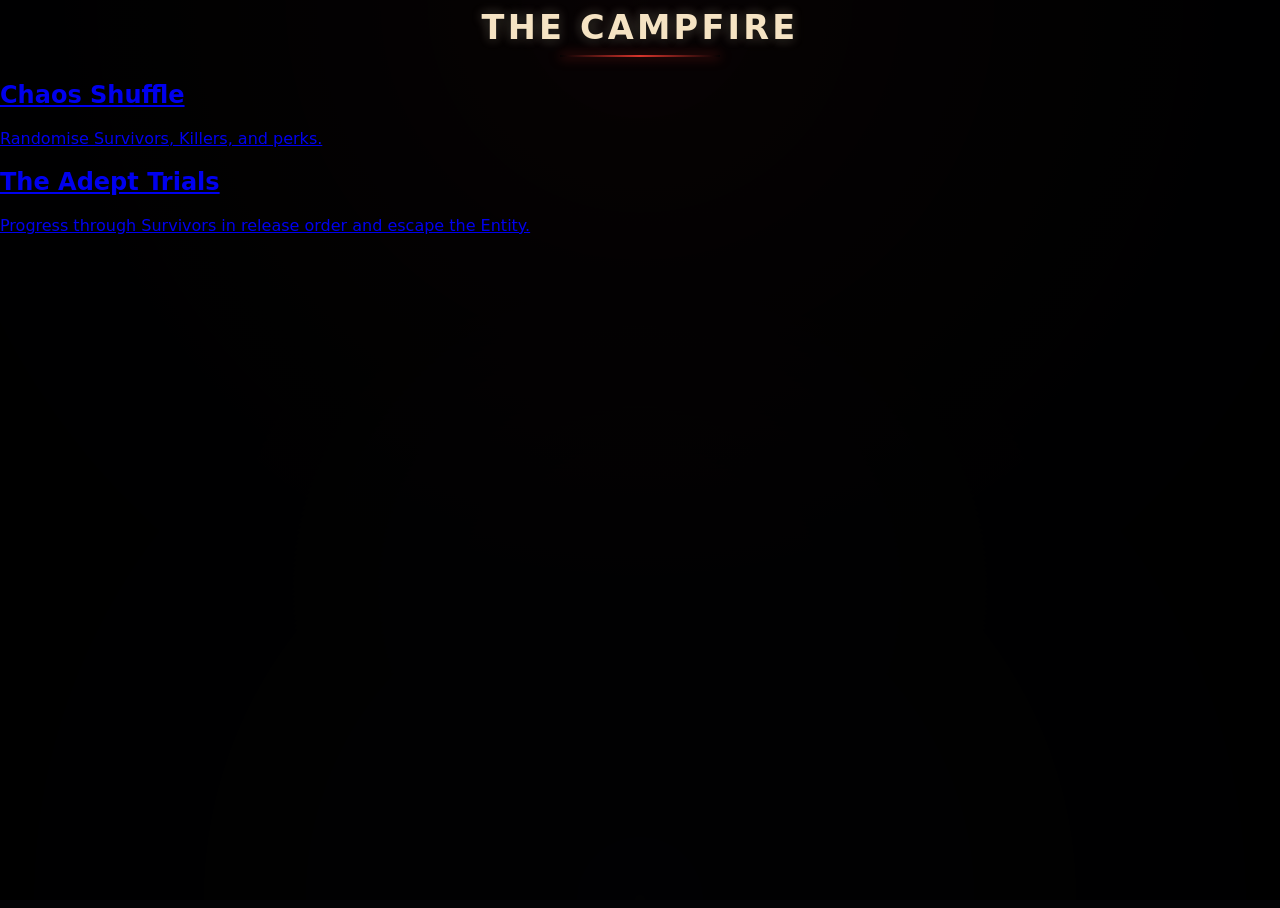
==== index.html @ a21d2a5f "FEAT: Add The Campfire home page Replaced the original index page with The Campfire home page, moved" ====
<!DOCTYPE html>
<html lang="en">
<head>
  <meta charset="UTF-8">
  <meta name="viewport" content="width=device-width, initial-scale=1.0">

  <title>The Campfire | Home</title>

  <link rel="stylesheet" href="css/style.css">
</head>

<body>
  <header class="app-header">
    <h1>The Campfire</h1>
  </header>

  <main class="home-page">
    <section class="home-options">
      <a class="home-option" href="randomiser.html">
        <h2>Chaos Shuffle</h2>
        <p>Randomise Survivors, Killers, and perks.</p>
      </a>

      <a class="home-option" href="challenge.html">
        <h2>The Adept Trials</h2>
        <p>
          Progress through Survivors in release order and escape the Entity.
        </p>
      </a>
    </section>
  </main>
</body>
</html>
---- css/style.css ----
/* =========================
   Base
   ========================= */

:root {
  --entity-red: #d8342c;
  --entity-red-soft: #a82823;
  --bg-deep: #050508;
  --bg-panel: rgba(10, 10, 12, 0.9);
  --bg-panel-soft: rgba(18, 18, 22, 0.9);
  --text-main: #f2f2f2;
  --text-muted: #a0a0a0;
  --border-soft: #3c3c3c;
  --highlight: #f5e3c3;
  --shadow-strong: 0 0 25px rgba(0, 0, 0, 0.95);
}

* {
  box-sizing: border-box;
}

html,
body {
  margin: 0;
  padding: 0;
}

body {
  min-height: 100vh;
  background:
    radial-gradient(
      circle at top,
      rgba(216, 52, 44, 0.1),
      transparent 55%
    ),
    url("../images/backgrounds/dbdFog.jpg")
      center center / cover fixed no-repeat,
    var(--bg-deep);
  font-family:
    system-ui,
    -apple-system,
    BlinkMacSystemFont,
    "Segoe UI",
    sans-serif;
  color: var(--text-main);
  overflow-x: hidden;
  position: relative;
}

body::before {
  content: "";
  position: fixed;
  inset: 0;
  pointer-events: none;
  background:
    url("../images/backgrounds/fogOverlay.png") repeat;
  opacity: 0.15;
  mix-blend-mode: screen;
  z-index: -1;
}

body::after {
  content: "";
  position: fixed;
  inset: 0;
  pointer-events: none;
  background:
    radial-gradient(
      circle at top,
      transparent 0,
      rgba(0, 0, 0, 0.6) 65%
    ),
    radial-gradient(
      circle at bottom,
      transparent 0,
      rgba(0, 0, 0, 0.7) 55%
    );
  z-index: -1;
}

/* =========================
   App Layout
   ========================= */

.app {
  max-width: 980px;
  margin: 0 auto;
  padding: 1.5rem 1rem 2.5rem;
}


/* =========================
   App Header
   ========================= */

.app-header {
  position: relative;
  margin-bottom: 1.5rem;
  text-align: center;
}

.app-header h1 {
  margin: 0.5rem 0 0.25rem;
  font-size: 2.1rem;
  letter-spacing: 0.2rem;
  text-transform: uppercase;
  color: var(--highlight);
  text-shadow:
    0 0 8px rgba(0, 0, 0, 0.9),
    0 0 12px rgba(245, 227, 195, 0.4);
}

.app-header::after {
  content: "";
  display: block;
  width: 160px;
  height: 2px;
  margin: 0.5rem auto 0;
  background: linear-gradient(
    90deg,
    transparent,
    var(--entity-red),
    transparent
  );
  box-shadow: 0 0 12px rgba(216, 52, 44, 0.7);
}

/* =========================
   Buttons
   ========================= */

button {
  background: linear-gradient(135deg, #262628, #131316);
  color: var(--text-main);
  border-radius: 6px;
  border: 1px solid var(--border-soft);
  padding: 0.6rem 0.9rem;
  cursor: pointer;
  font-size: 0.8rem;
  text-transform: uppercase;
  letter-spacing: 0.08rem;
  transition:
    background 0.15s ease,
    border-color 0.15s ease,
    box-shadow 0.15s ease,
    transform 0.08s ease;
}

button:hover {
  background: linear-gradient(135deg, var(--entity-red), var(--entity-red-soft));
  border-color: var(--entity-red);
  box-shadow: 0 0 10px rgba(216, 52, 44, 0.7);
  transform: translateY(-1px);
}

button:active {
  transform: translateY(0);
  box-shadow: 0 0 4px rgba(216, 52, 44, 0.6);
}

/* =========================
   Utilities
   ========================= */

.hidden {
  display: none !important;
}

/* =========================
   Responsive
   ========================= */

@media (max-width: 800px) {
  .app-header h1 {
    font-size: 1.7rem;
  }
}
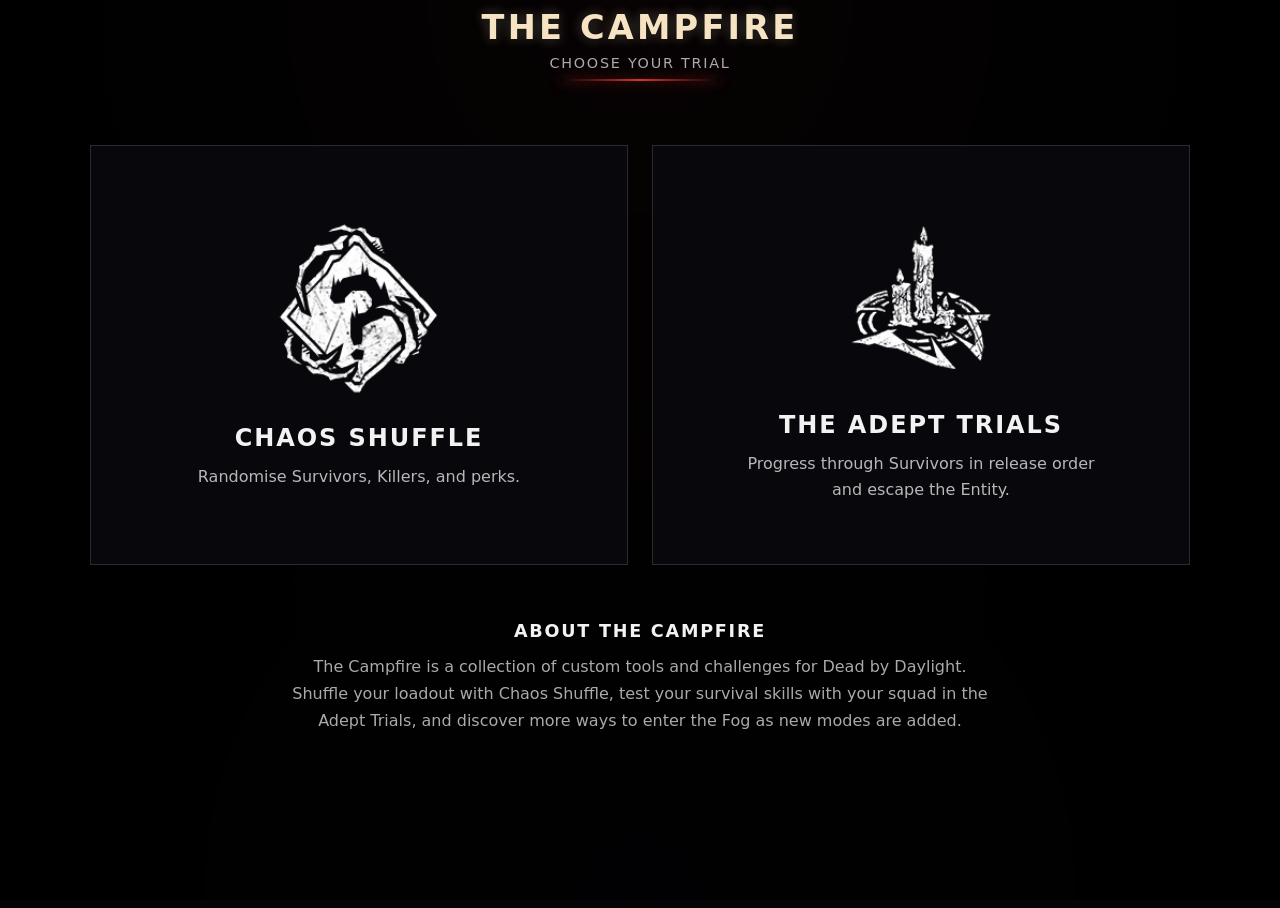
==== commit b8d39a60: "FEAT: Build The Campfire home page Added styled mode cards for Chaos Shuffle and The Adept Trials, i" ====
--- a/index.html
+++ b/index.html
@@ -3,30 +3,35 @@
 <head>
   <meta charset="UTF-8">
   <meta name="viewport" content="width=device-width, initial-scale=1.0">
-
   <title>The Campfire | Home</title>
-
   <link rel="stylesheet" href="css/style.css">
+  <link rel="stylesheet" href="css/home.css">
 </head>
 
 <body>
   <header class="app-header">
     <h1>The Campfire</h1>
+    <p class="home-tagline">Choose Your Trial</p>
   </header>
 
   <main class="home-page">
     <section class="home-options">
       <a class="home-option" href="randomiser.html">
+        <img class="home-option-icon" src="images/modes/chaos-shuffle.png" alt="Chaos Shuffle icon">
         <h2>Chaos Shuffle</h2>
         <p>Randomise Survivors, Killers, and perks.</p>
       </a>
 
       <a class="home-option" href="challenge.html">
+        <img class="home-option-icon" src="images/modes/adept-trials.png" alt="Adept Trials icon">
         <h2>The Adept Trials</h2>
-        <p>
-          Progress through Survivors in release order and escape the Entity.
-        </p>
+        <p>Progress through Survivors in release order and escape the Entity.</p>
       </a>
+    </section>
+
+    <section class="home-about">
+      <h2>About The Campfire</h2>
+      <p>The Campfire is a collection of custom tools and challenges for Dead by Daylight. Shuffle your loadout with Chaos Shuffle, test your survival skills with your squad in the Adept Trials, and discover more ways to enter the Fog as new modes are added.</p>
     </section>
   </main>
 </body>
--- a/css/home.css
+++ b/css/home.css
@@ -0,0 +1,129 @@
+/* =========================
+   Home Header
+   ========================= */
+
+.home-tagline {
+  margin: 8px 0 0;
+
+  font-size: 0.9rem;
+  letter-spacing: 0.12em;
+  text-transform: uppercase;
+
+  opacity: 0.7;
+}
+
+/* =========================
+   Home Layout
+   ========================= */
+
+.home-page {
+  width: min(90%, 1100px);
+  margin: 0 auto;
+  padding: 40px 0;
+}
+
+.home-options {
+  display: grid;
+  grid-template-columns: repeat(2, minmax(0, 1fr));
+  gap: 24px;
+}
+
+/* =========================
+   Home Options
+   ========================= */
+
+.home-option {
+  display: flex;
+  flex-direction: column;
+  align-items: center;
+  justify-content: center;
+
+  min-height: 420px;
+  padding: 32px;
+
+  color: inherit;
+  text-align: center;
+  text-decoration: none;
+
+  background: rgba(10, 10, 14, 0.88);
+  border: 1px solid rgba(255, 255, 255, 0.14);
+
+  transition:
+    border-color 0.2s ease,
+    box-shadow 0.2s ease,
+    transform 0.2s ease;
+}
+
+.home-option:hover {
+  border-color: rgba(190, 35, 35, 0.8);
+  box-shadow: 0 0 24px rgba(190, 35, 35, 0.18);
+  transform: translateY(-4px);
+}
+
+.home-option-icon {
+  width: 180px;
+  height: 180px;
+  object-fit: contain;
+  margin-bottom: 24px;
+}
+
+.home-option h2 {
+  margin: 0 0 12px;
+
+  font-size: 1.5rem;
+  letter-spacing: 0.08em;
+  text-transform: uppercase;
+}
+
+.home-option p {
+  max-width: 360px;
+  margin: 0;
+
+  line-height: 1.6;
+  opacity: 0.75;
+}
+
+/* =========================
+   About
+   ========================= */
+
+.home-about {
+  max-width: 700px;
+  margin: 56px auto 0;
+
+  text-align: center;
+}
+
+.home-about h2 {
+  margin: 0 0 12px;
+
+  font-size: 1.1rem;
+  letter-spacing: 0.1em;
+  text-transform: uppercase;
+}
+
+.home-about p {
+  margin: 0;
+
+  line-height: 1.7;
+  opacity: 0.7;
+}
+
+/* =========================
+   Responsive
+   ========================= */
+
+@media (max-width: 700px) {
+  .home-options {
+    grid-template-columns: 1fr;
+  }
+
+  .home-option {
+    min-height: 340px;
+  }
+
+  .home-option-icon {
+    width: 140px;
+    height: 140px;
+  }
+}
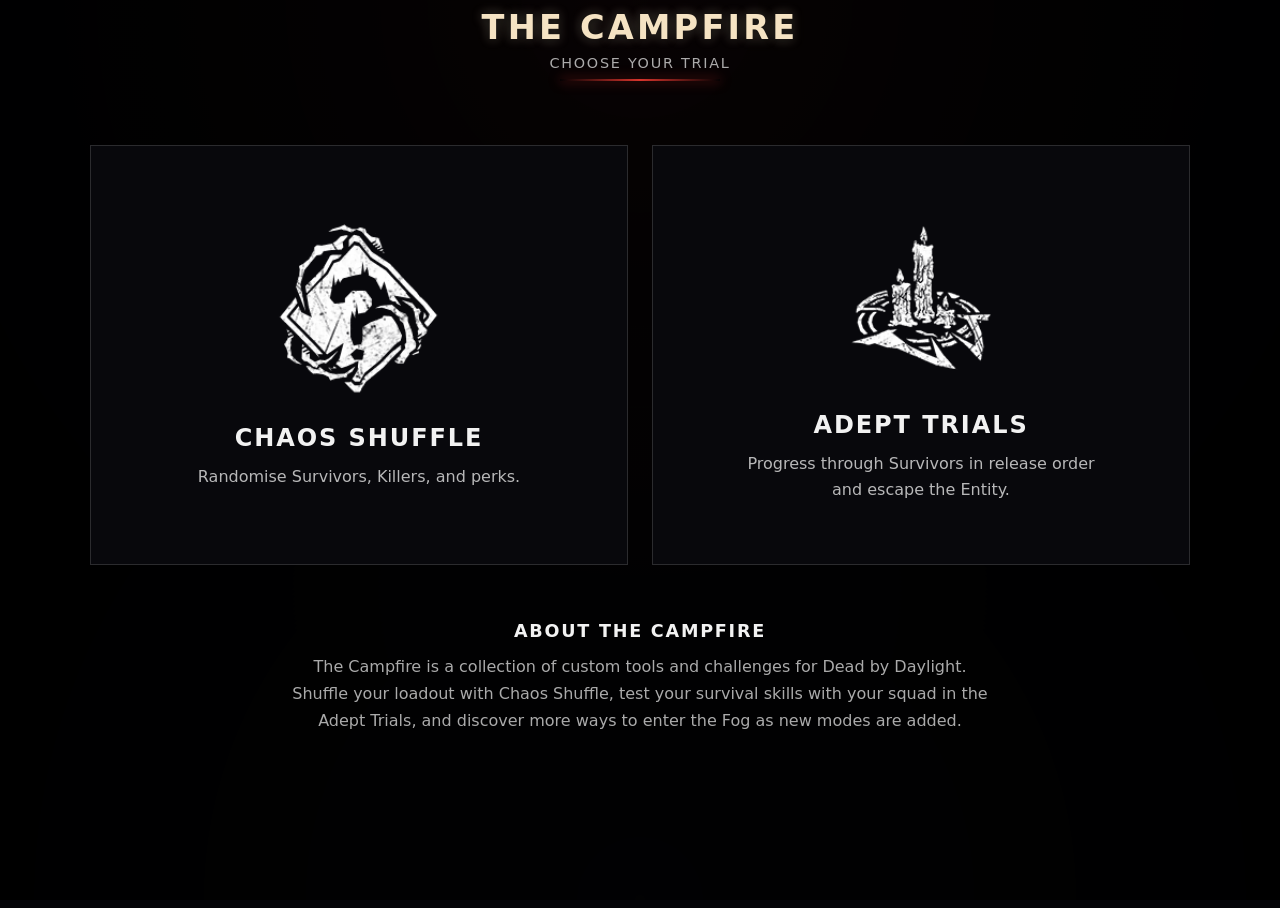
==== commit 05696f79: "CHORE: Drop "The" from Adept Trials name Dropping "The" from the Adept Trials" ====
--- a/index.html
+++ b/index.html
@@ -24,7 +24,7 @@
 
       <a class="home-option" href="challenge.html">
         <img class="home-option-icon" src="images/modes/adept-trials.png" alt="Adept Trials icon">
-        <h2>The Adept Trials</h2>
+        <h2>Adept Trials</h2>
         <p>Progress through Survivors in release order and escape the Entity.</p>
       </a>
     </section>
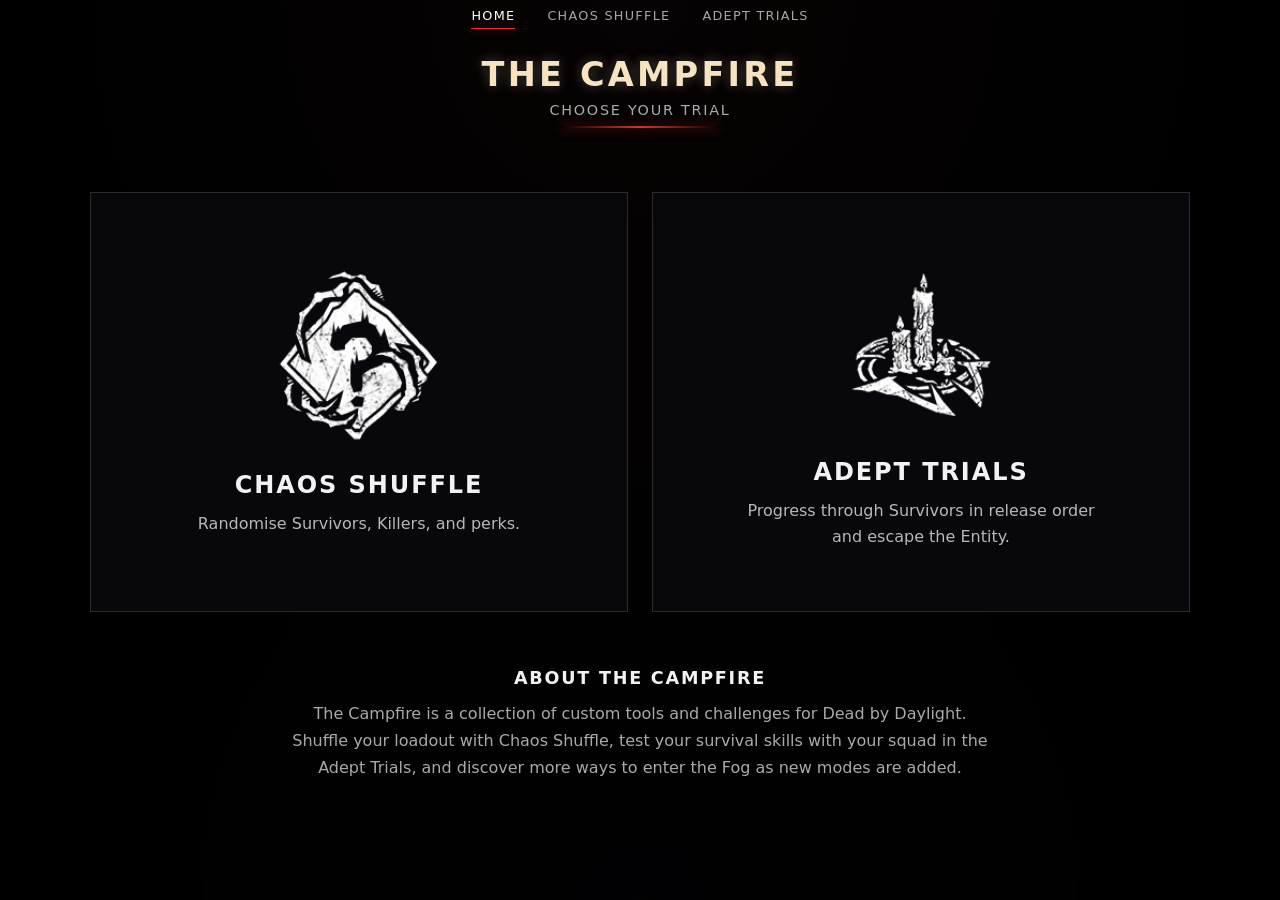
==== commit 91a7e774: "FEAT: Add shared app navigation Added shared navigation across The Campfire, Chaos Shuffle, and Adep" ====
--- a/index.html
+++ b/index.html
@@ -10,6 +10,11 @@
 
 <body>
   <header class="app-header">
+    <nav class="app-nav" aria-label="Main navigation">
+      <a href="index.html" aria-current="page">Home</a>
+      <a href="randomiser.html">Chaos Shuffle</a>
+      <a href="challenge.html">Adept Trials</a>
+    </nav>
     <h1>The Campfire</h1>
     <p class="home-tagline">Choose Your Trial</p>
   </header>
--- a/css/style.css
+++ b/css/style.css
@@ -126,6 +126,48 @@
 }
 
 /* =========================
+   App Navigation
+   ========================= */
+
+.app-nav {
+  display: flex;
+  justify-content: center;
+  gap: 32px;
+
+  margin-bottom: 24px;
+}
+
+.app-nav a {
+  position: relative;
+  padding: 8px 0;
+  color: rgba(255, 255, 255, 0.65);
+  font-size: 0.8rem;
+  letter-spacing: 0.1em;
+  text-decoration: none;
+  text-transform: uppercase;
+  transition: color 0.2s ease;
+}
+
+.app-nav a:hover {
+  color: #fff;
+}
+
+.app-nav a[aria-current="page"] {
+  color: #fff;
+}
+
+.app-nav a[aria-current="page"]::after {
+  content: "";
+  position: absolute;
+  right: 0;
+  bottom: 2px;
+  left: 0;
+  height: 1px;
+  background: var(--entity-red);
+  box-shadow: 0 0 8px var(--entity-red);
+}
+
+/* =========================
    Buttons
    ========================= */
 
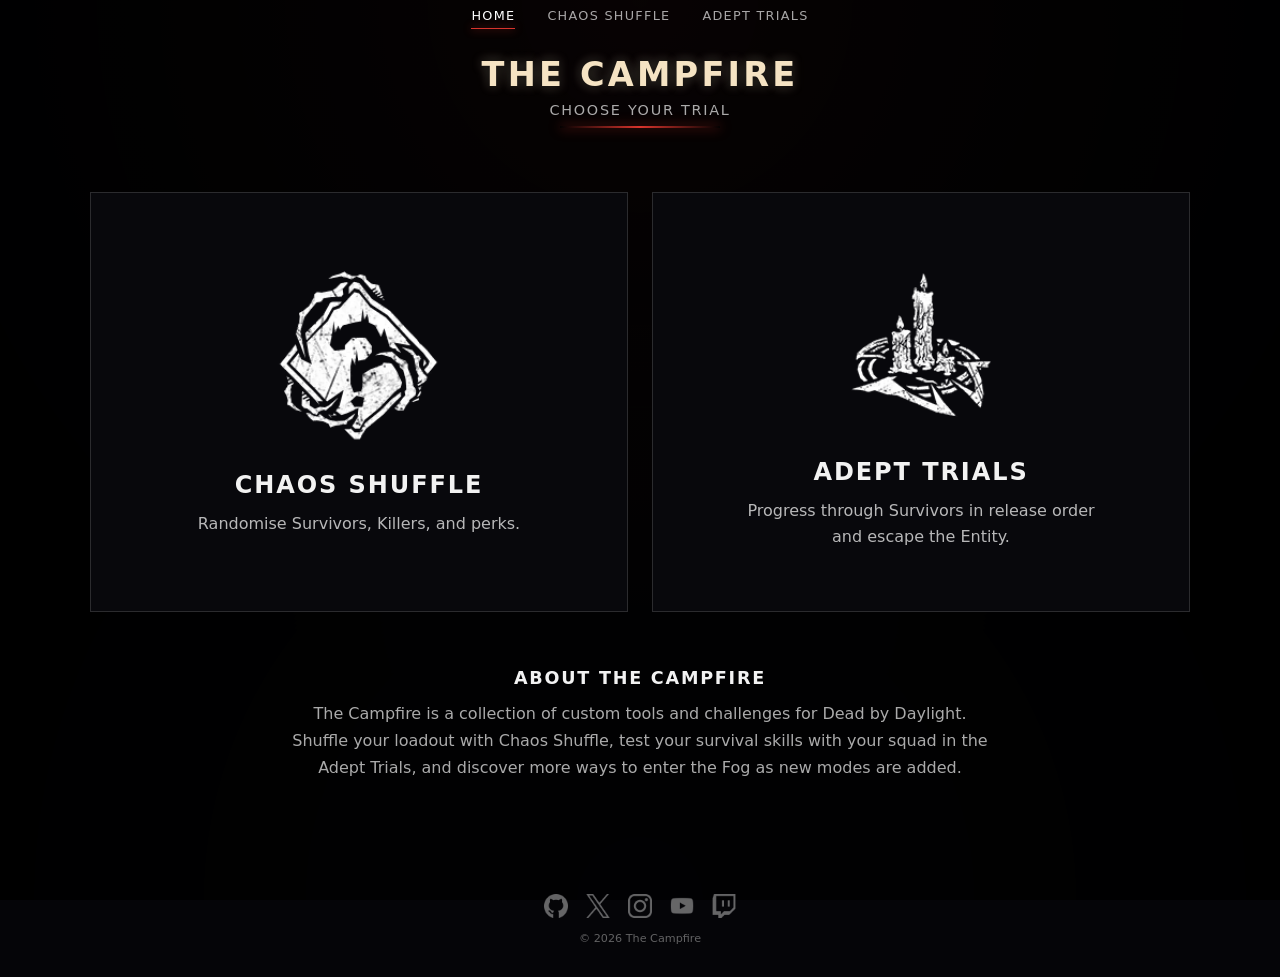
==== commit 5046d6ab: "FEAT: Add home page footer Added social links and copyright information to The Campfire home page, i" ====
--- a/index.html
+++ b/index.html
@@ -3,6 +3,7 @@
 <head>
   <meta charset="UTF-8">
   <meta name="viewport" content="width=device-width, initial-scale=1.0">
+  <link rel="icon" type="image/png" href="images/icons/favicon.png">
   <title>The Campfire | Home</title>
   <link rel="stylesheet" href="css/style.css">
   <link rel="stylesheet" href="css/home.css">
@@ -39,5 +40,34 @@
       <p>The Campfire is a collection of custom tools and challenges for Dead by Daylight. Shuffle your loadout with Chaos Shuffle, test your survival skills with your squad in the Adept Trials, and discover more ways to enter the Fog as new modes are added.</p>
     </section>
   </main>
+
+  <footer class="app-footer">
+    <div class="social-links">
+      <a href="https://github.com/twodentz" target="_blank" rel="noopener noreferrer" aria-label="GitHub">
+        <img src="images/icons/socials/github.png" alt="GitHub">
+      </a>
+      
+      <a href="https://x.com/twodentz_" target="_blank" rel="noopener noreferrer" aria-label="X">
+        <img src="images/icons/socials/x.png" alt="X">
+      </a>
+      
+      <a href="https://www.instagram.com/twodentz_/" target="_blank" rel="noopener noreferrer" aria-label="Instagram">
+        <img src="images/icons/socials/instagram.png" alt="Instagram">
+      </a>
+      
+      <a href="https://www.youtube.com/@twodentz" target="_blank" rel="noopener noreferrer" aria-label="YouTube">
+        <img src="images/icons/socials/youtube.png" alt="YouTube">
+      </a>
+      
+      <a href="https://www.twitch.tv/2dentz" target="_blank" rel="noopener noreferrer" aria-label="Twitch">
+        <img src="images/icons/socials/twitch.png" alt="Twitch">
+      </a>
+    </div>
+    <p class="copyright">© <span id="copyright-year"></span> The Campfire</p>
+  </footer>
+  <script>
+  document.querySelector("#copyright-year").textContent =
+    new Date().getFullYear();
+  </script>
 </body>
 </html>
--- a/css/style.css
+++ b/css/style.css
@@ -201,6 +201,59 @@
 }
 
 /* =========================
+   Footer
+   ========================= */
+
+.app-footer {
+  margin-top: 48px;
+  padding: 24px 0 32px;
+  text-align: center;
+}
+
+.social-links {
+  display: flex;
+  justify-content: center;
+  align-items: center;
+  gap: 18px;
+}
+
+.social-links a {
+  display: flex;
+  opacity: 0.6;
+  transition:
+    opacity 0.2s ease,
+    transform 0.2s ease;
+}
+
+.social-links a:hover {
+  opacity: 1;
+  transform: translateY(-2px);
+}
+
+.social-links img {
+  width: 24px;
+  height: 24px;
+  object-fit: contain;
+  filter: invert(1);
+  opacity: 0.65;
+  transition:
+    opacity 0.2s ease,
+    transform 0.2s ease;
+}
+
+.social-links a:hover img {
+  opacity: 1;
+  transform: translateY(-2px);
+}
+
+.copyright {
+  margin: 14px 0 0;
+  color: var(--text-muted);
+  font-size: 0.7rem;
+  opacity: 0.6;
+}
+
+/* =========================
    Utilities
    ========================= */
 
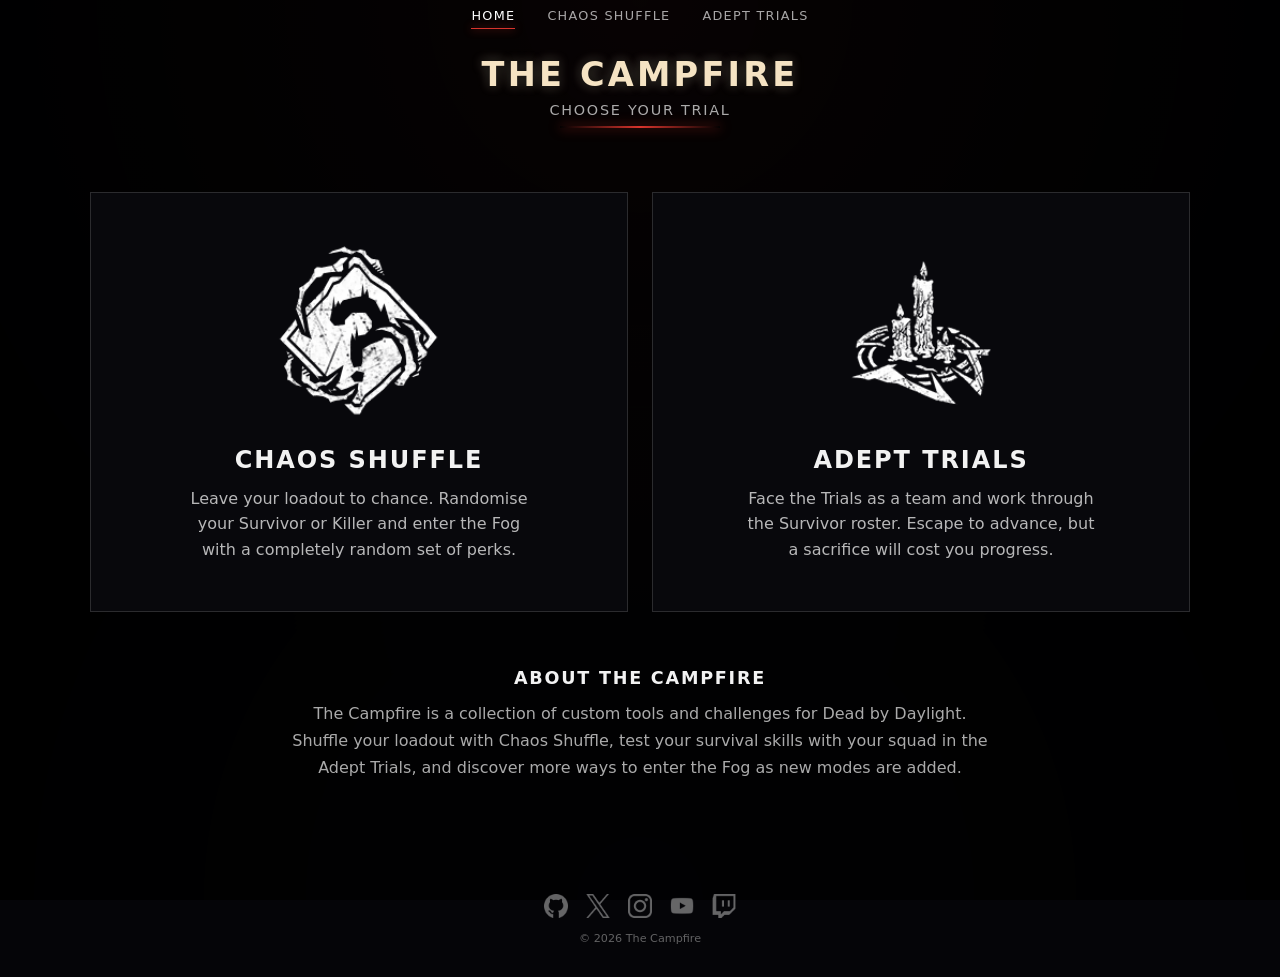
==== commit 631e6535: "CHORE: Refine mode descriptions Updated the home page descriptions for Chaos Shuffle and Adept Trial" ====
--- a/index.html
+++ b/index.html
@@ -25,13 +25,13 @@
       <a class="home-option" href="randomiser.html">
         <img class="home-option-icon" src="images/modes/chaos-shuffle.png" alt="Chaos Shuffle icon">
         <h2>Chaos Shuffle</h2>
-        <p>Randomise Survivors, Killers, and perks.</p>
+        <p>Leave your loadout to chance. Randomise your Survivor or Killer and enter the Fog with a completely random set of perks.</p>
       </a>
 
       <a class="home-option" href="challenge.html">
         <img class="home-option-icon" src="images/modes/adept-trials.png" alt="Adept Trials icon">
         <h2>Adept Trials</h2>
-        <p>Progress through Survivors in release order and escape the Entity.</p>
+        <p>Face the Trials as a team and work through the Survivor roster. Escape to advance, but a sacrifice will cost you progress.</p>
       </a>
     </section>
 
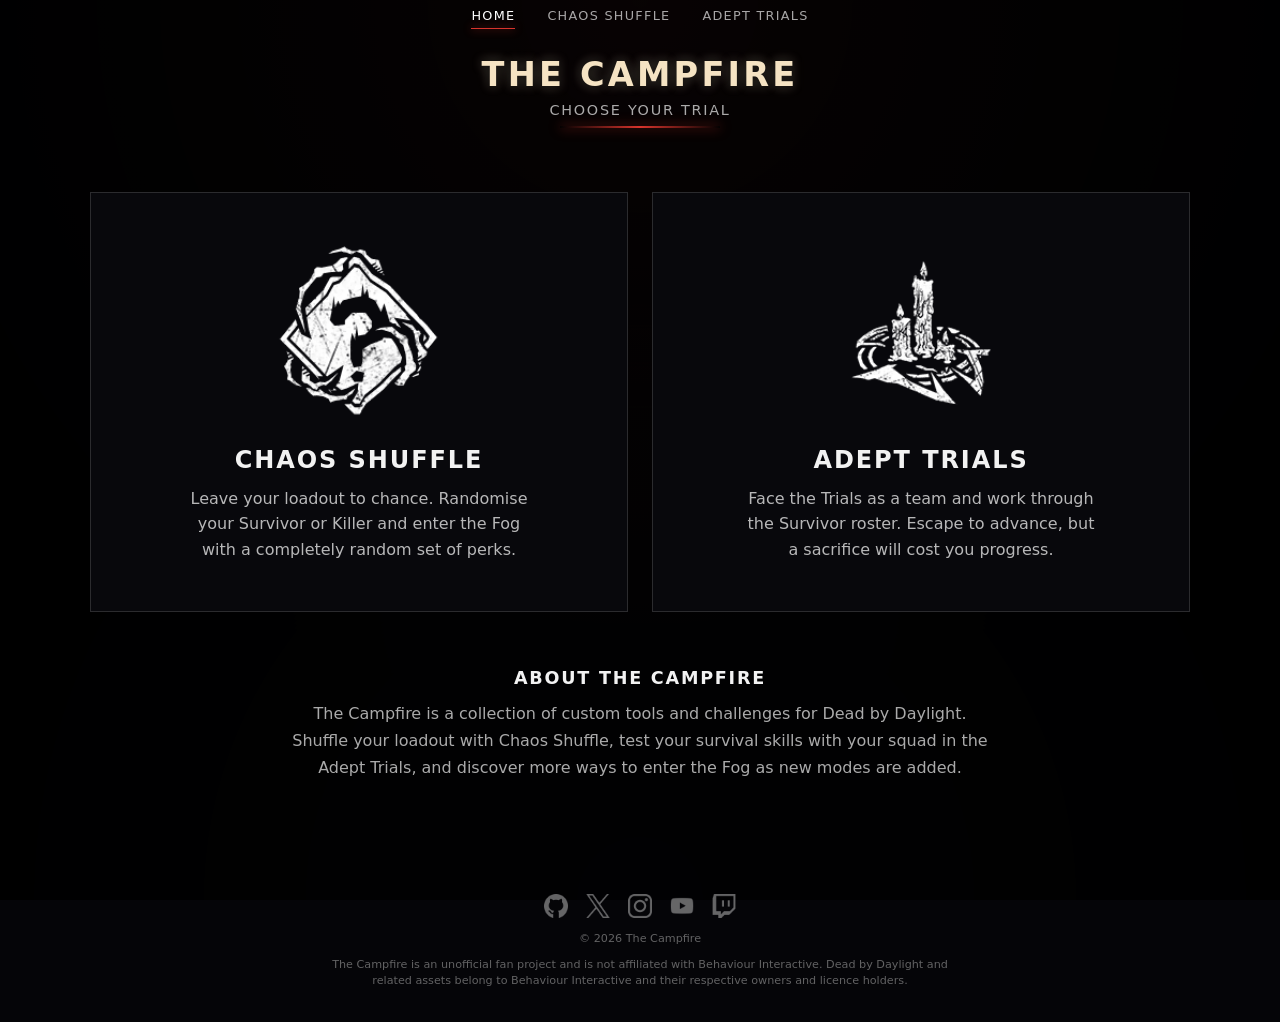
==== commit 592a0a70: "CHORE: Add fan project disclaimer Added a footer disclaimer clarifying that The Campfire is an unoff" ====
--- a/index.html
+++ b/index.html
@@ -64,6 +64,7 @@
       </a>
     </div>
     <p class="copyright">© <span id="copyright-year"></span> The Campfire</p>
+    <p class="legal-disclaimer">The Campfire is an unofficial fan project and is not affiliated with Behaviour Interactive. Dead by Daylight and related assets belong to Behaviour Interactive and their respective owners and licence holders.</p>
   </footer>
   <script>
   document.querySelector("#copyright-year").textContent =
--- a/css/style.css
+++ b/css/style.css
@@ -253,6 +253,18 @@
   opacity: 0.6;
 }
 
+.legal-disclaimer {
+  max-width: 650px;
+  margin: 12px auto 0;
+
+  color: var(--text-muted);
+  font-size: 0.7rem;
+  line-height: 1.5;
+  text-align: center;
+
+  opacity: 0.6;
+}
+
 /* =========================
    Utilities
    ========================= */
